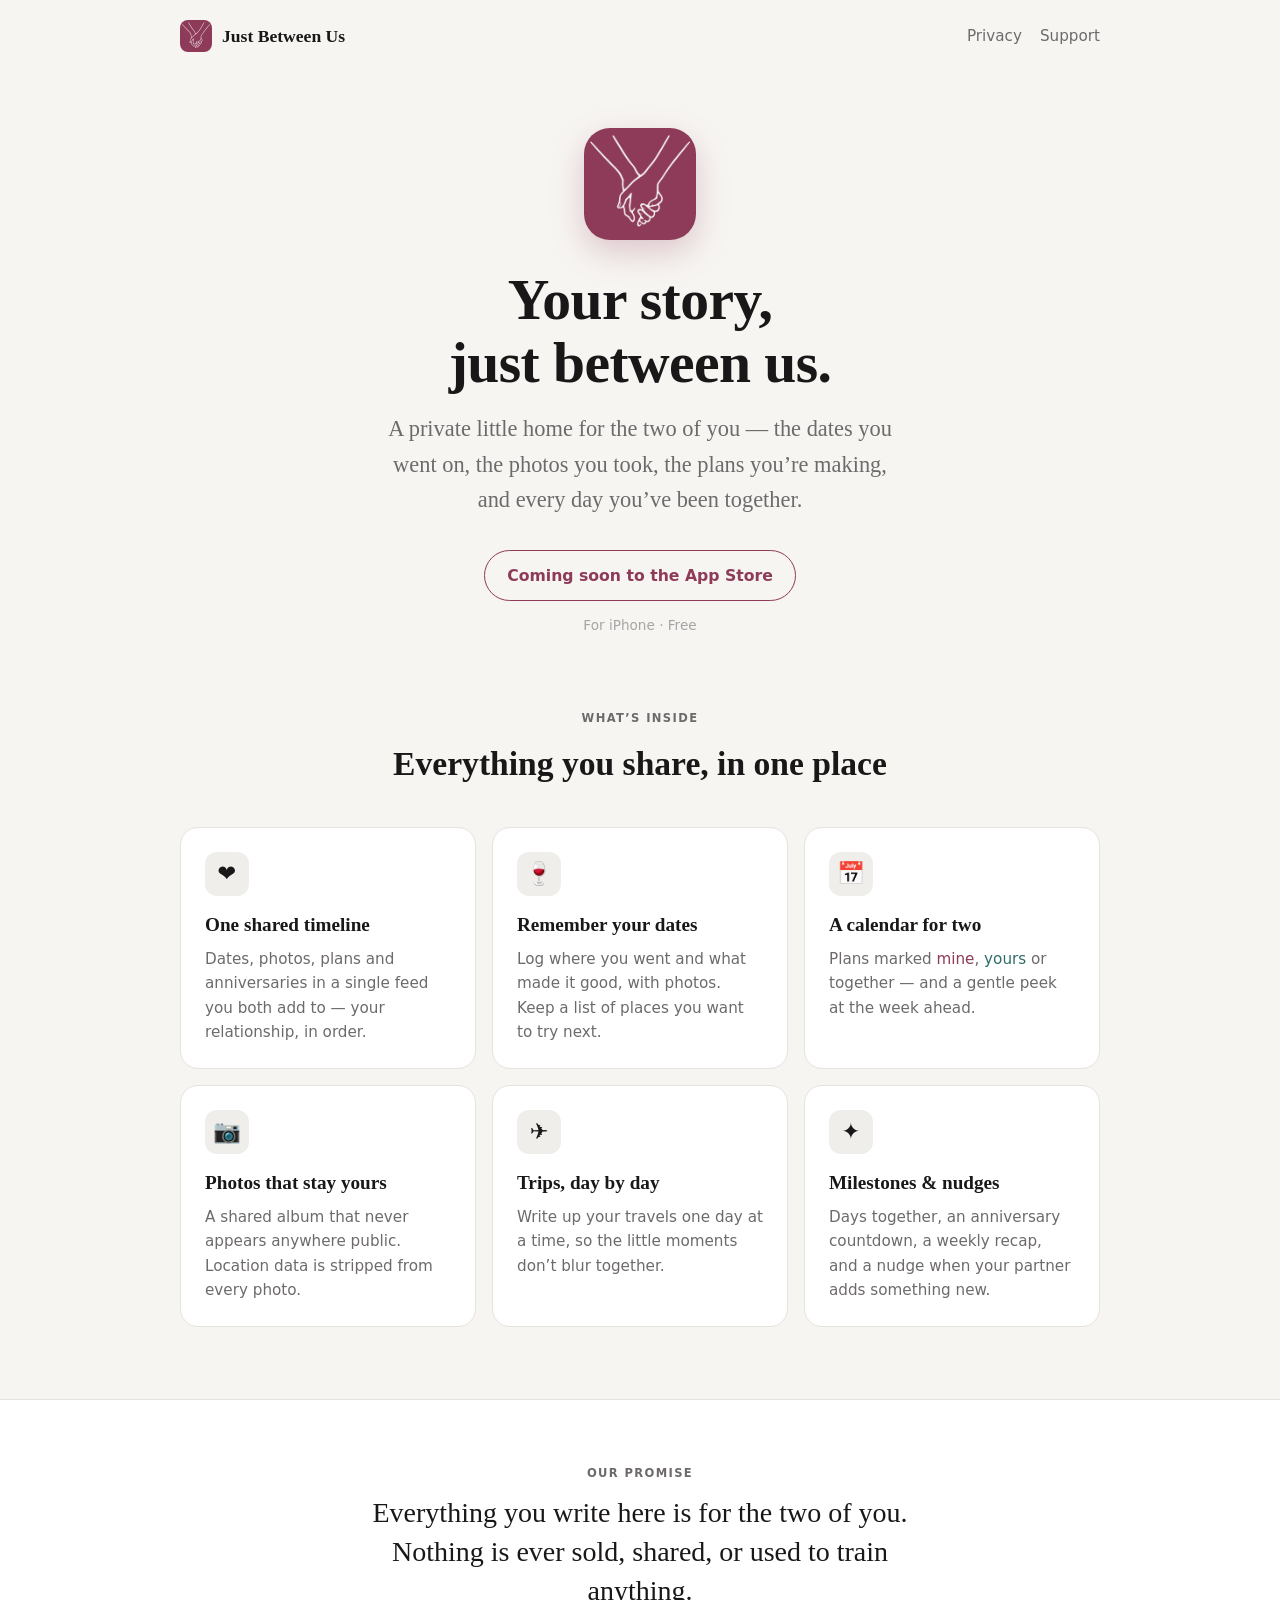
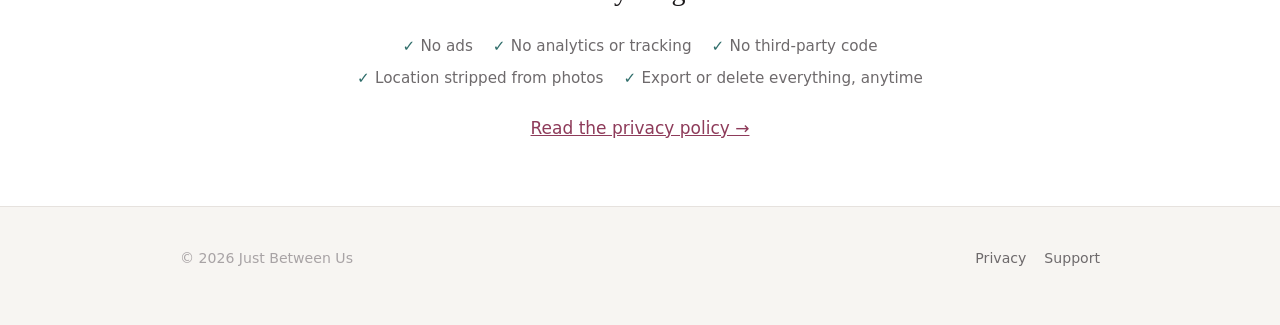
==== index.html @ df9f5103 "Landing, privacy and support pages for its-just-between-us.com Co-Authored-By: Claude Opus 5.5 <nore" ====
<!doctype html>
<html lang="en">
<head>
<meta charset="utf-8">
<meta name="viewport" content="width=device-width, initial-scale=1">
<title>Just Between Us — a private space for the two of you</title>
<meta name="description" content="Just Between Us is a private iPhone app for couples: your dates, photos, plans and milestones in one shared timeline that only the two of you can see.">
<meta name="theme-color" content="#8E3B5A">
<meta property="og:title" content="Just Between Us">
<meta property="og:description" content="A private space for the two of you — dates, photos, plans and milestones, shared only with each other.">
<meta property="og:image" content="https://its-just-between-us.com/assets/icon-512.png">
<meta property="og:url" content="https://its-just-between-us.com/">
<meta property="og:type" content="website">
<link rel="icon" type="image/png" href="/assets/favicon.png">
<link rel="apple-touch-icon" href="/assets/apple-touch-icon.png">
<link rel="stylesheet" href="/styles.css">
</head>
<body>

<header class="site-header">
  <div class="wrap">
    <a class="brand" href="/"><img src="/assets/favicon.png" alt="">Just Between Us</a>
    <nav>
      <a href="/privacy.html">Privacy</a>
      <a href="/support.html">Support</a>
    </nav>
  </div>
</header>

<main>
  <section class="hero">
    <div class="wrap">
      <img class="icon" src="/assets/icon-512.png" alt="Just Between Us app icon: two hands holding">
      <h1>Your story,<br>just between us.</h1>
      <p class="lede">A private little home for the two of you — the dates you went on, the photos you took,
        the plans you’re making, and every day you’ve been together.</p>
      <!-- When the app is live, swap this for the App Store badge/link:
           <a class="badge" href="https://apps.apple.com/app/idXXXXXXXXXX">Download on the App Store</a> -->
      <span class="badge soon">Coming soon to the App Store</span>
      <small>For iPhone · Free</small>
    </div>
  </section>

  <section>
    <div class="wrap">
      <p class="section-label">What’s inside</p>
      <h2 class="section-title">Everything you share, in one place</h2>
      <div class="features">
        <div class="feature">
          <div class="glyph">❤︎</div>
          <h3>One shared timeline</h3>
          <p>Dates, photos, plans and anniversaries in a single feed you both add to — your relationship, in order.</p>
        </div>
        <div class="feature">
          <div class="glyph">🍷</div>
          <h3>Remember your dates</h3>
          <p>Log where you went and what made it good, with photos. Keep a list of places you want to try next.</p>
        </div>
        <div class="feature">
          <div class="glyph">📅</div>
          <h3>A calendar for two</h3>
          <p>Plans marked <span class="ink-1">mine</span>, <span class="ink-2">yours</span> or together —
            and a gentle peek at the week ahead.</p>
        </div>
        <div class="feature">
          <div class="glyph">📷</div>
          <h3>Photos that stay yours</h3>
          <p>A shared album that never appears anywhere public. Location data is stripped from every photo.</p>
        </div>
        <div class="feature">
          <div class="glyph">✈︎</div>
          <h3>Trips, day by day</h3>
          <p>Write up your travels one day at a time, so the little moments don’t blur together.</p>
        </div>
        <div class="feature">
          <div class="glyph">✦</div>
          <h3>Milestones &amp; nudges</h3>
          <p>Days together, an anniversary countdown, a weekly recap, and a nudge when your partner adds something new.</p>
        </div>
      </div>
    </div>
  </section>

  <section class="promise">
    <div class="wrap">
      <p class="section-label">Our promise</p>
      <blockquote>Everything you write here is for the two of you. Nothing is ever sold, shared, or used to train anything.</blockquote>
      <ul>
        <li>No ads</li>
        <li>No analytics or tracking</li>
        <li>No third-party code</li>
        <li>Location stripped from photos</li>
        <li>Export or delete everything, anytime</li>
      </ul>
      <a href="/privacy.html">Read the privacy policy →</a>
    </div>
  </section>
</main>

<footer class="site-footer">
  <div class="wrap">
    <span>© 2026 Just Between Us</span>
    <span><a href="/privacy.html">Privacy</a><a href="/support.html">Support</a></span>
  </div>
</footer>

</body>
</html>
---- styles.css ----
/* Palette mirrors couples-ios Sources/Theme.swift so the site and the app
   feel like one thing. Keep them in step. */
:root {
  color-scheme: light dark;
  --shell: #F7F5F2;
  --card: #FFFFFF;
  --ink: #1A1719;
  --mauve: #6E6A6C;
  --faint: #A8A3A5;
  --wine: #8E3B5A;
  --teal: #2F6D6A;
  --gold: #A8792A;
  --blush: #F0EEEB;
  --hairline: #E6E2DE;
  --serif: ui-serif, "New York", Georgia, serif;
  --sans: ui-sans-serif, -apple-system, system-ui, "Segoe UI", sans-serif;
}
@media (prefers-color-scheme: dark) {
  :root {
    --shell: #131214;
    --card: #1D1B1F;
    --ink: #F4F1EE;
    --mauve: #A8A2A6;
    --faint: #6B6569;
    --wine: #D9789A;
    --teal: #6FB3AE;
    --gold: #D9AE55;
    --blush: #242226;
    --hairline: #2C292E;
  }
}

* { box-sizing: border-box; }
html { -webkit-text-size-adjust: 100%; }
body {
  margin: 0;
  background: var(--shell);
  color: var(--ink);
  font: 17px/1.6 var(--sans);
}
a { color: var(--wine); }
img { max-width: 100%; display: block; }

.wrap { max-width: 60rem; margin: 0 auto; padding: 0 20px; }
.narrow { max-width: 36rem; }

/* Header */
.site-header { padding: 20px 0; }
.site-header .wrap { display: flex; align-items: center; justify-content: space-between; gap: 16px; }
.brand { display: flex; align-items: center; gap: 10px; color: var(--ink); text-decoration: none;
  font-family: var(--serif); font-weight: 600; font-size: 1.1rem; }
.brand img { width: 32px; height: 32px; border-radius: 8px; }
.site-header nav { display: flex; gap: 18px; font-size: 0.95rem; }
.site-header nav a { color: var(--mauve); text-decoration: none; }
.site-header nav a:hover { color: var(--ink); }

/* Hero */
.hero { padding: 56px 0 72px; text-align: center; }
.hero .icon { width: 112px; height: 112px; border-radius: 26px; margin: 0 auto 28px;
  box-shadow: 0 12px 32px rgba(142, 59, 90, 0.25); }
.hero h1 { font-family: var(--serif); font-size: clamp(2.3rem, 7vw, 3.6rem); line-height: 1.1;
  margin: 0 0 16px; letter-spacing: -0.01em; }
.hero p.lede { font-family: var(--serif); font-size: clamp(1.15rem, 3vw, 1.4rem); color: var(--mauve);
  max-width: 32rem; margin: 0 auto 32px; }
.badge { display: inline-flex; align-items: center; gap: 10px; padding: 12px 22px; border-radius: 999px;
  background: var(--wine); color: #fff; text-decoration: none; font-weight: 600; font-size: 0.98rem; }
.badge.soon { background: transparent; color: var(--wine); border: 1.5px solid var(--wine); cursor: default; }
.hero small { display: block; margin-top: 14px; color: var(--faint); font-size: 0.85rem; }

/* Features */
.section-label { font-size: 0.72rem; letter-spacing: 0.12em; text-transform: uppercase; color: var(--mauve);
  font-weight: 600; text-align: center; margin: 0 0 10px; }
.section-title { font-family: var(--serif); font-size: clamp(1.6rem, 4vw, 2.1rem); text-align: center; margin: 0 0 36px; }
.features { display: grid; grid-template-columns: repeat(auto-fit, minmax(16rem, 1fr)); gap: 16px; padding-bottom: 72px; }
.feature { background: var(--card); border: 1px solid var(--hairline); border-radius: 18px; padding: 24px; }
.feature .glyph { font-size: 1.4rem; width: 44px; height: 44px; border-radius: 12px; background: var(--blush);
  display: grid; place-items: center; margin-bottom: 14px; }
.feature h3 { font-family: var(--serif); font-size: 1.2rem; margin: 0 0 6px; }
.feature p { margin: 0; color: var(--mauve); font-size: 0.95rem; }
.ink-1 { color: var(--wine); }
.ink-2 { color: var(--teal); }

/* Privacy band */
.promise { background: var(--card); border-top: 1px solid var(--hairline); border-bottom: 1px solid var(--hairline);
  padding: 64px 0; text-align: center; }
.promise blockquote { font-family: var(--serif); font-size: clamp(1.3rem, 3.4vw, 1.75rem); line-height: 1.4;
  margin: 0 auto 24px; max-width: 38rem; }
.promise ul { list-style: none; padding: 0; margin: 0 auto 24px; display: flex; flex-wrap: wrap; justify-content: center;
  gap: 8px 20px; color: var(--mauve); font-size: 0.95rem; max-width: 40rem; }
.promise li::before { content: "✓ "; color: var(--teal); font-weight: 700; }

/* Footer */
.site-footer { padding: 40px 0 56px; color: var(--faint); font-size: 0.88rem; }
.site-footer .wrap { display: flex; flex-wrap: wrap; justify-content: space-between; gap: 12px; }
.site-footer a { color: var(--mauve); text-decoration: none; margin-left: 18px; }
.site-footer a:first-child { margin-left: 0; }

/* Long-form pages (privacy, support) */
.doc { padding: 32px 0 80px; }
.doc h1 { font-family: var(--serif); font-size: 2rem; margin: 0 0 4px; }
.doc .updated { color: var(--faint); font-size: 0.85rem; margin-bottom: 32px; }
.doc .summary { font-family: var(--serif); font-size: 1.3rem; line-height: 1.45; }
.doc h2 { font-size: 0.72rem; letter-spacing: 0.1em; text-transform: uppercase; color: var(--mauve);
  margin: 36px 0 8px; font-weight: 600; }
.doc p, .doc li { font-size: 0.97rem; }
.doc p { margin: 0 0 12px; }
.doc .contact { background: var(--card); border: 1px solid var(--hairline); border-radius: 14px; padding: 18px 20px; margin-top: 40px; }

@media (max-width: 30rem) {
  .site-header nav { gap: 14px; font-size: 0.9rem; }
  .site-footer a { margin-left: 0; margin-right: 16px; }
}
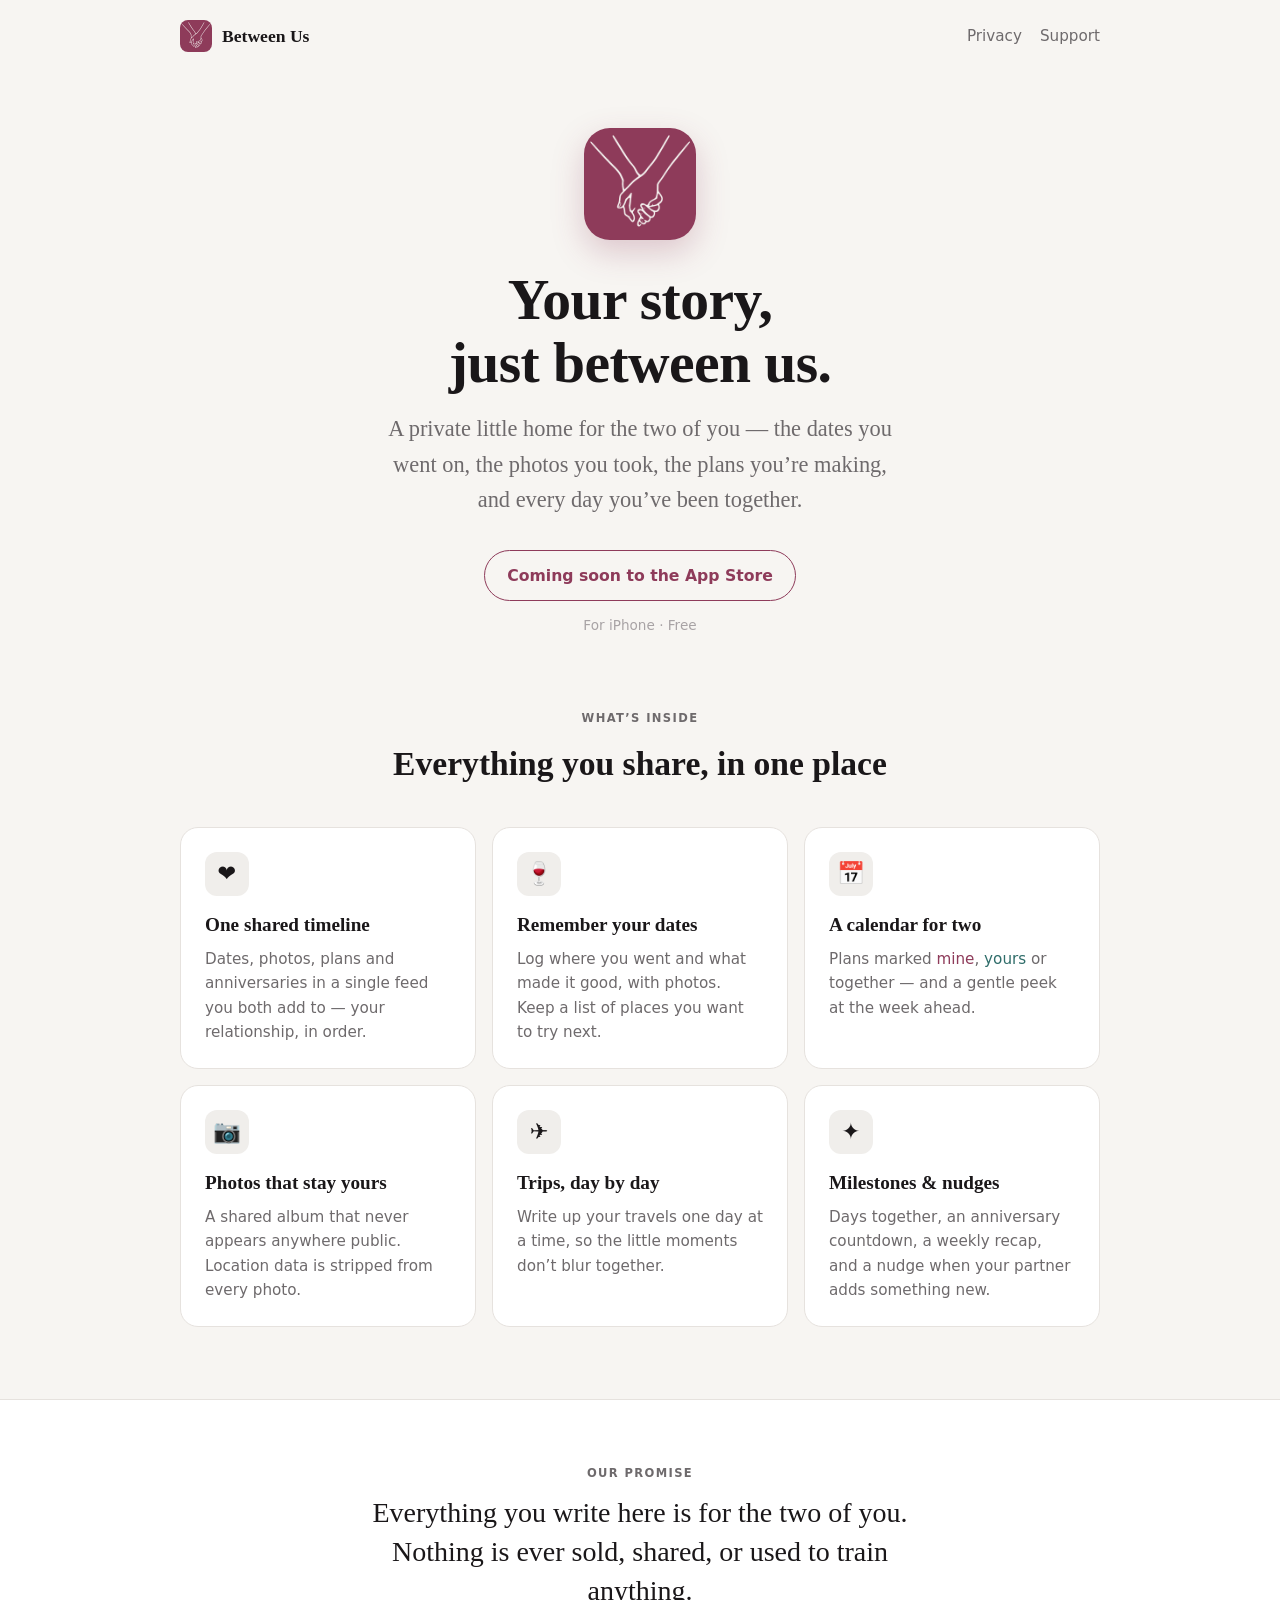
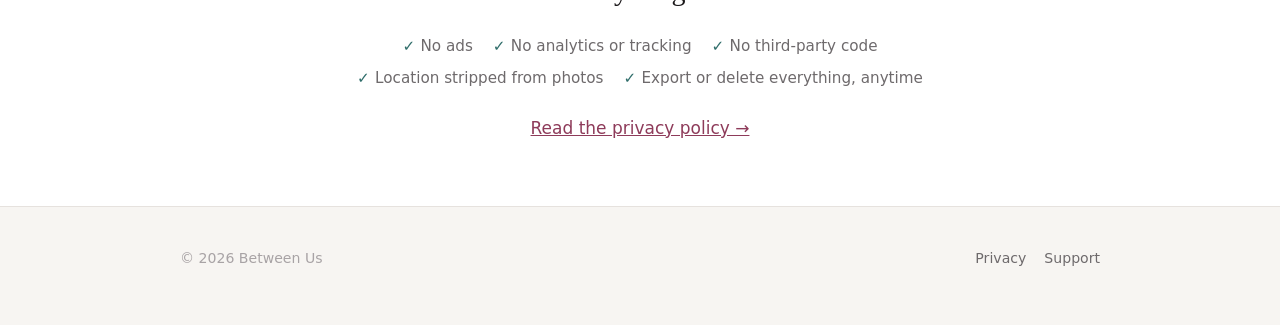
==== commit 7bf39474: "The app is called Between Us Co-Authored-By: Claude Opus 5.5 <noreply@anthropic.com>" ====
--- a/index.html
+++ b/index.html
@@ -3,10 +3,10 @@
 <head>
 <meta charset="utf-8">
 <meta name="viewport" content="width=device-width, initial-scale=1">
-<title>Just Between Us — a private space for the two of you</title>
-<meta name="description" content="Just Between Us is a private iPhone app for couples: your dates, photos, plans and milestones in one shared timeline that only the two of you can see.">
+<title>Between Us — a private space for the two of you</title>
+<meta name="description" content="Between Us is a private iPhone app for couples: your dates, photos, plans and milestones in one shared timeline that only the two of you can see.">
 <meta name="theme-color" content="#8E3B5A">
-<meta property="og:title" content="Just Between Us">
+<meta property="og:title" content="Between Us">
 <meta property="og:description" content="A private space for the two of you — dates, photos, plans and milestones, shared only with each other.">
 <meta property="og:image" content="https://its-just-between-us.com/assets/icon-512.png">
 <meta property="og:url" content="https://its-just-between-us.com/">
@@ -19,7 +19,7 @@
 
 <header class="site-header">
   <div class="wrap">
-    <a class="brand" href="/"><img src="/assets/favicon.png" alt="">Just Between Us</a>
+    <a class="brand" href="/"><img src="/assets/favicon.png" alt="">Between Us</a>
     <nav>
       <a href="/privacy.html">Privacy</a>
       <a href="/support.html">Support</a>
@@ -30,7 +30,7 @@
 <main>
   <section class="hero">
     <div class="wrap">
-      <img class="icon" src="/assets/icon-512.png" alt="Just Between Us app icon: two hands holding">
+      <img class="icon" src="/assets/icon-512.png" alt="Between Us app icon: two hands holding">
       <h1>Your story,<br>just between us.</h1>
       <p class="lede">A private little home for the two of you — the dates you went on, the photos you took,
         the plans you’re making, and every day you’ve been together.</p>
@@ -99,7 +99,7 @@
 
 <footer class="site-footer">
   <div class="wrap">
-    <span>© 2026 Just Between Us</span>
+    <span>© 2026 Between Us</span>
     <span><a href="/privacy.html">Privacy</a><a href="/support.html">Support</a></span>
   </div>
 </footer>
--- a/styles.css
+++ b/styles.css
@@ -1,4 +1,4 @@
-/* Palette mirrors couples-ios Sources/Theme.swift so the site and the app
+/* Palette mirrors betweenus-ios Sources/Theme.swift so the site and the app
    feel like one thing. Keep them in step. */
 :root {
   color-scheme: light dark;
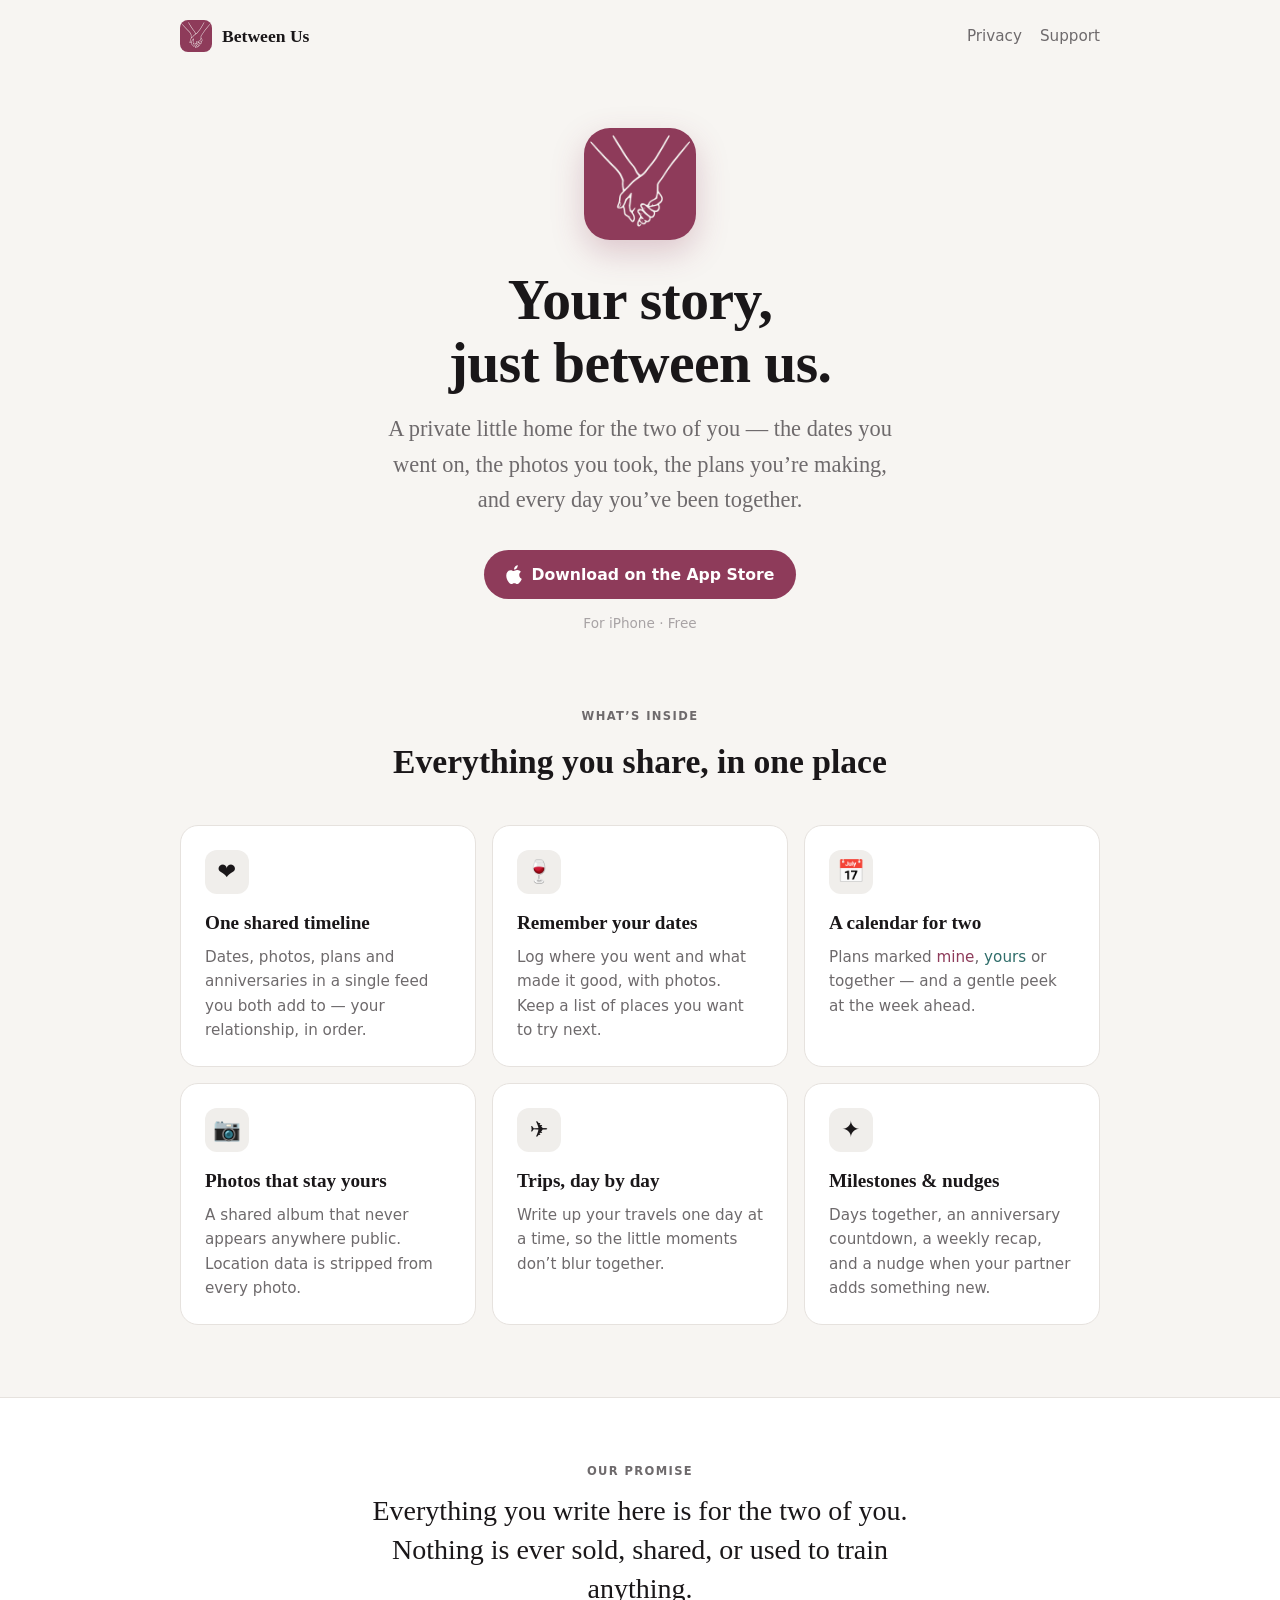
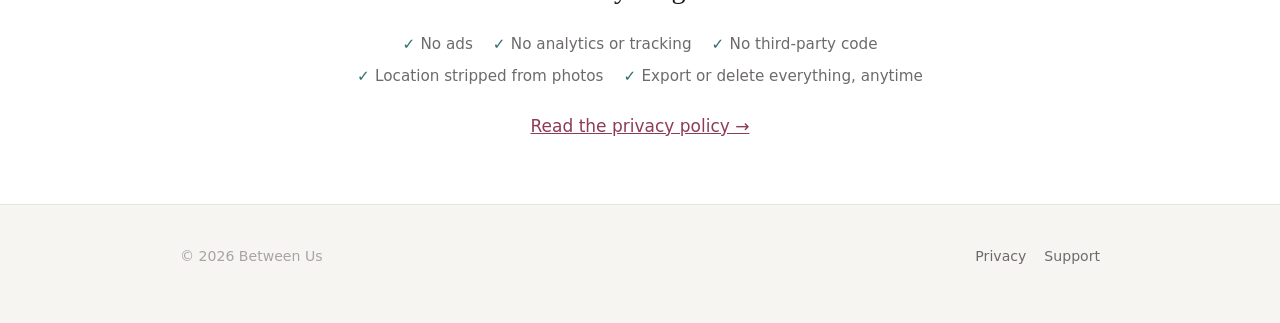
==== commit e03707be: "Link to the App Store now that the app is live The hero's Coming soon badge becomes a Download on th" ====
--- a/index.html
+++ b/index.html
@@ -6,6 +6,7 @@
 <title>Between Us — a private space for the two of you</title>
 <meta name="description" content="Between Us is a private iPhone app for couples: your dates, photos, plans and milestones in one shared timeline that only the two of you can see.">
 <meta name="theme-color" content="#8E3B5A">
+<meta name="apple-itunes-app" content="app-id=6820863760">
 <meta property="og:title" content="Between Us">
 <meta property="og:description" content="A private space for the two of you — dates, photos, plans and milestones, shared only with each other.">
 <meta property="og:image" content="https://its-just-between-us.com/assets/icon-512.png">
@@ -34,9 +35,10 @@
       <h1>Your story,<br>just between us.</h1>
       <p class="lede">A private little home for the two of you — the dates you went on, the photos you took,
         the plans you’re making, and every day you’ve been together.</p>
-      <!-- When the app is live, swap this for the App Store badge/link:
-           <a class="badge" href="https://apps.apple.com/app/idXXXXXXXXXX">Download on the App Store</a> -->
-      <span class="badge soon">Coming soon to the App Store</span>
+      <a class="badge" href="https://apps.apple.com/us/app/just-between-us/id6820863760">
+        <svg aria-hidden="true" width="16" height="19" viewBox="0 0 814 1000" fill="currentColor"><path d="M788 341c-6 4-108 62-108 190 0 148 130 200 134 201-1 3-21 72-69 142-43 62-88 124-156 124s-86-40-165-40c-77 0-104 41-166 41s-106-58-156-128C44 789 0 668 0 553c0-184 120-282 238-282 63 0 115 41 155 41 38 0 97-44 168-44 27 0 124 3 188 73zM554 169c30-35 51-84 51-133 0-7-1-14-2-19-48 2-105 32-140 72-27 31-53 80-53 130 0 8 1 15 2 18 3 0 8 1 13 1 43 0 97-29 129-69z"/></svg>
+        Download on the App Store
+      </a>
       <small>For iPhone · Free</small>
     </div>
   </section>
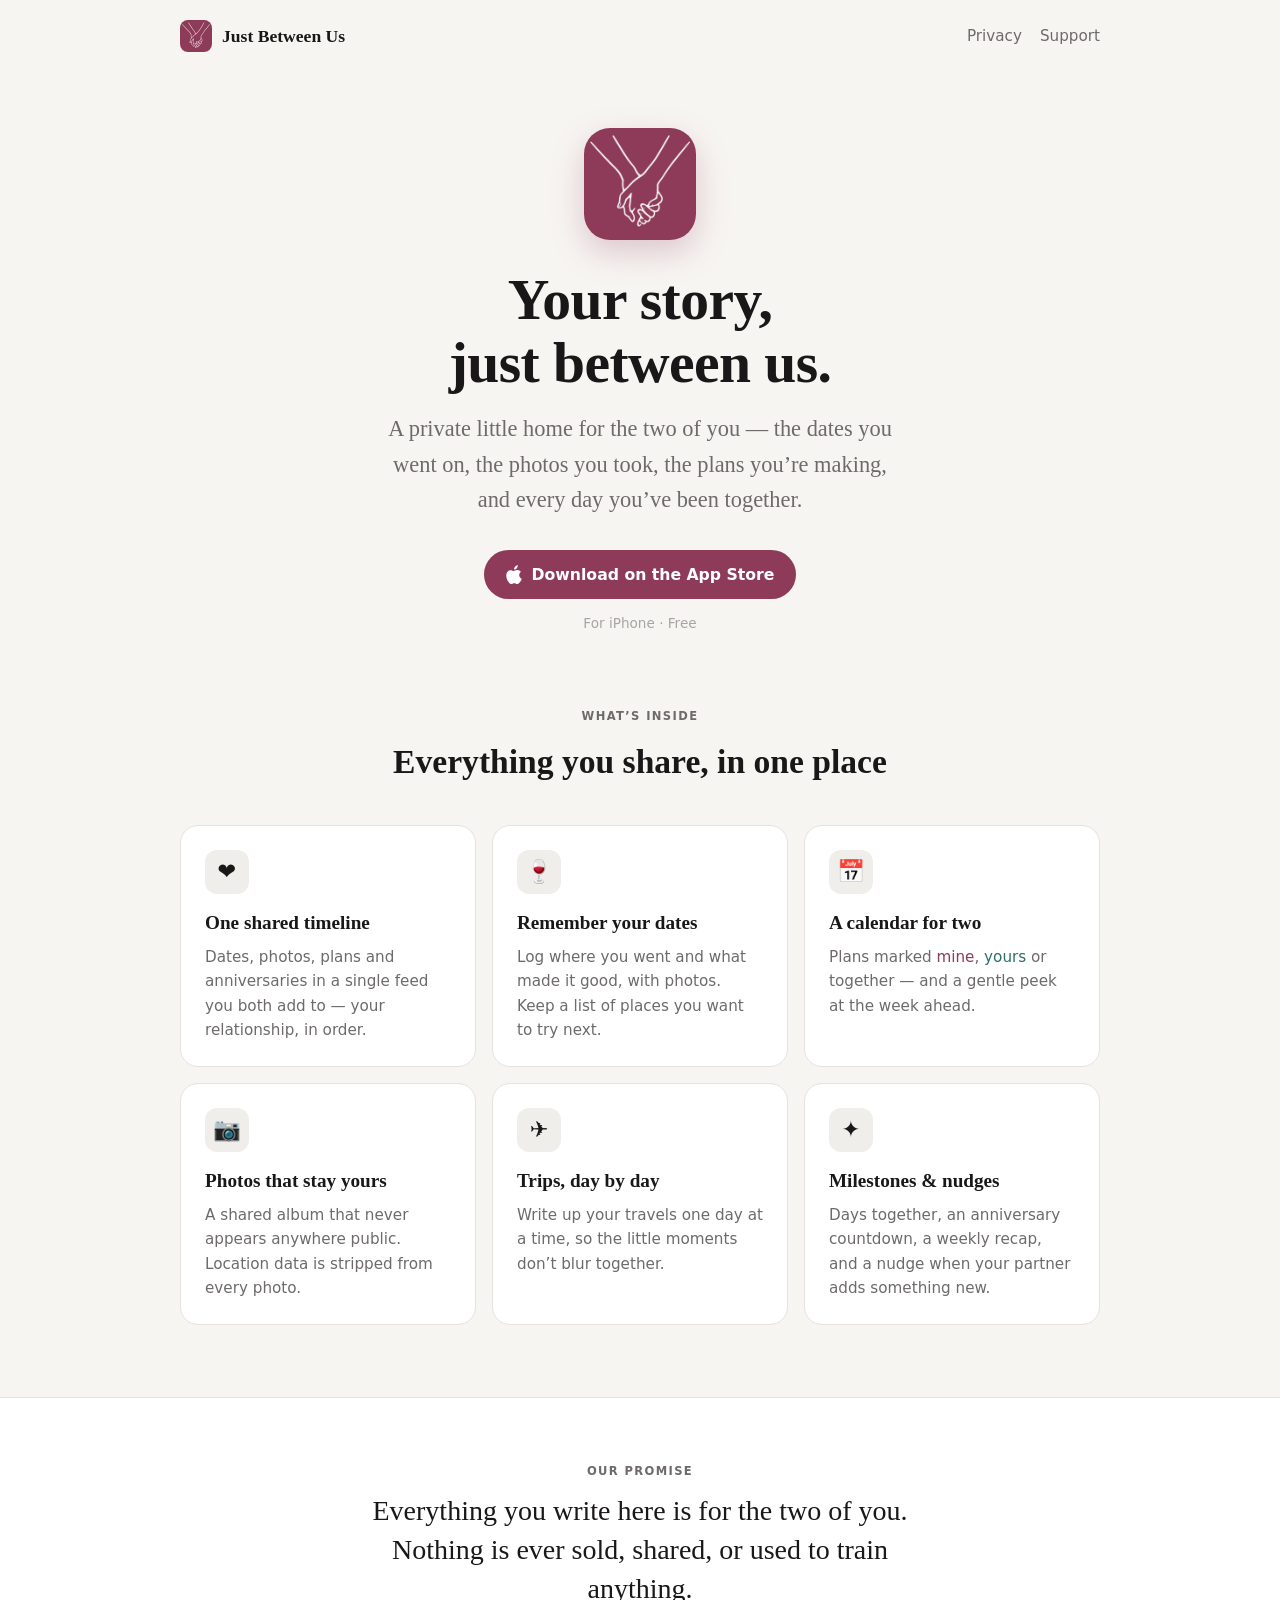
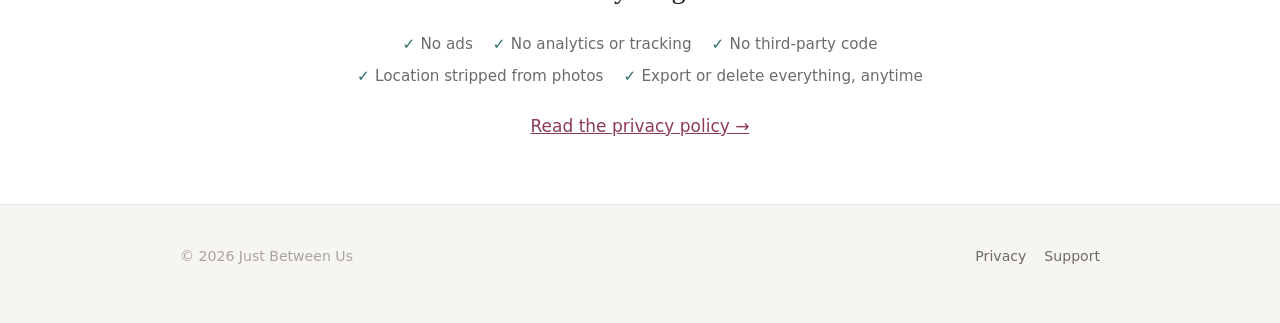
==== commit 19322fb5: "Name the site Just Between Us, matching the App Store listing Titles, descriptions, the header brand" ====
--- a/index.html
+++ b/index.html
@@ -3,11 +3,11 @@
 <head>
 <meta charset="utf-8">
 <meta name="viewport" content="width=device-width, initial-scale=1">
-<title>Between Us — a private space for the two of you</title>
-<meta name="description" content="Between Us is a private iPhone app for couples: your dates, photos, plans and milestones in one shared timeline that only the two of you can see.">
+<title>Just Between Us — a private space for the two of you</title>
+<meta name="description" content="Just Between Us is a private iPhone app for couples: your dates, photos, plans and milestones in one shared timeline that only the two of you can see.">
 <meta name="theme-color" content="#8E3B5A">
 <meta name="apple-itunes-app" content="app-id=6820863760">
-<meta property="og:title" content="Between Us">
+<meta property="og:title" content="Just Between Us">
 <meta property="og:description" content="A private space for the two of you — dates, photos, plans and milestones, shared only with each other.">
 <meta property="og:image" content="https://its-just-between-us.com/assets/icon-512.png">
 <meta property="og:url" content="https://its-just-between-us.com/">
@@ -20,7 +20,7 @@
 
 <header class="site-header">
   <div class="wrap">
-    <a class="brand" href="/"><img src="/assets/favicon.png" alt="">Between Us</a>
+    <a class="brand" href="/"><img src="/assets/favicon.png" alt="">Just Between Us</a>
     <nav>
       <a href="/privacy.html">Privacy</a>
       <a href="/support.html">Support</a>
@@ -31,7 +31,7 @@
 <main>
   <section class="hero">
     <div class="wrap">
-      <img class="icon" src="/assets/icon-512.png" alt="Between Us app icon: two hands holding">
+      <img class="icon" src="/assets/icon-512.png" alt="Just Between Us app icon: two hands holding">
       <h1>Your story,<br>just between us.</h1>
       <p class="lede">A private little home for the two of you — the dates you went on, the photos you took,
         the plans you’re making, and every day you’ve been together.</p>
@@ -101,7 +101,7 @@
 
 <footer class="site-footer">
   <div class="wrap">
-    <span>© 2026 Between Us</span>
+    <span>© 2026 Just Between Us</span>
     <span><a href="/privacy.html">Privacy</a><a href="/support.html">Support</a></span>
   </div>
 </footer>
